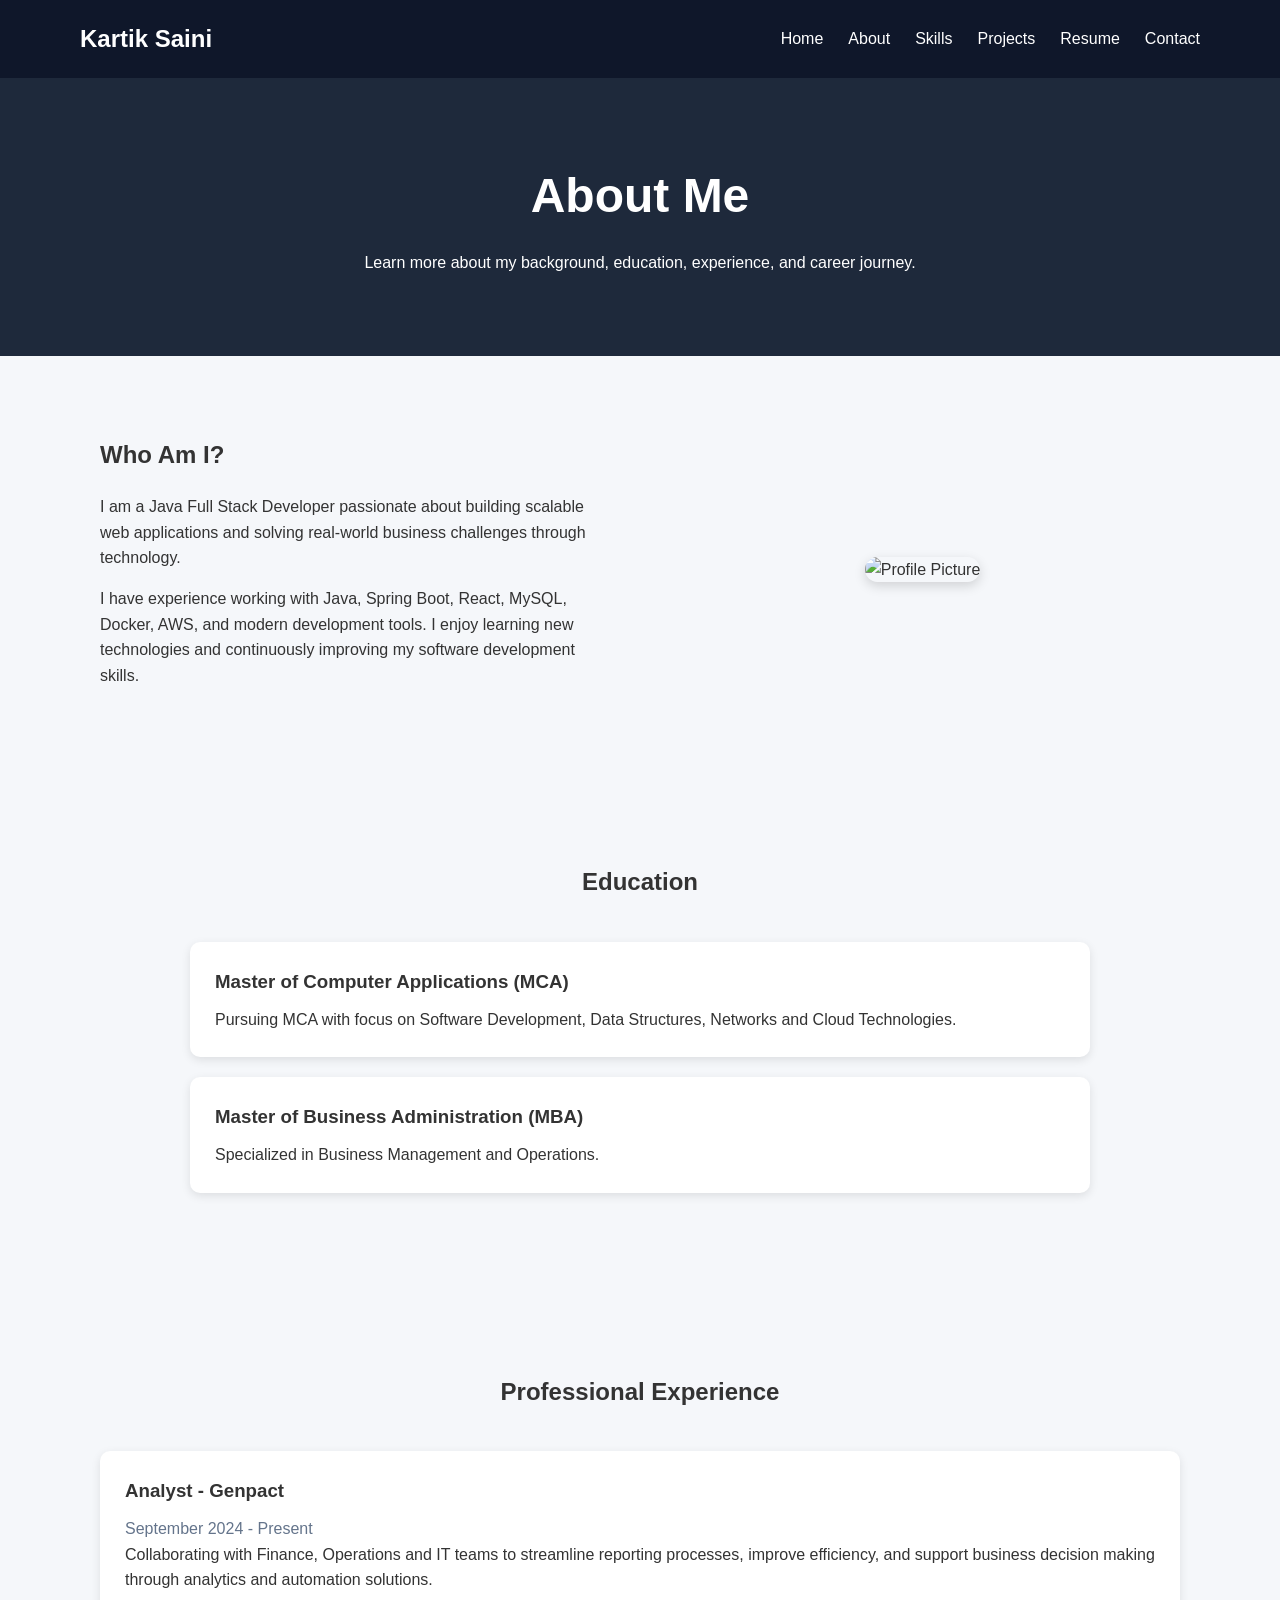
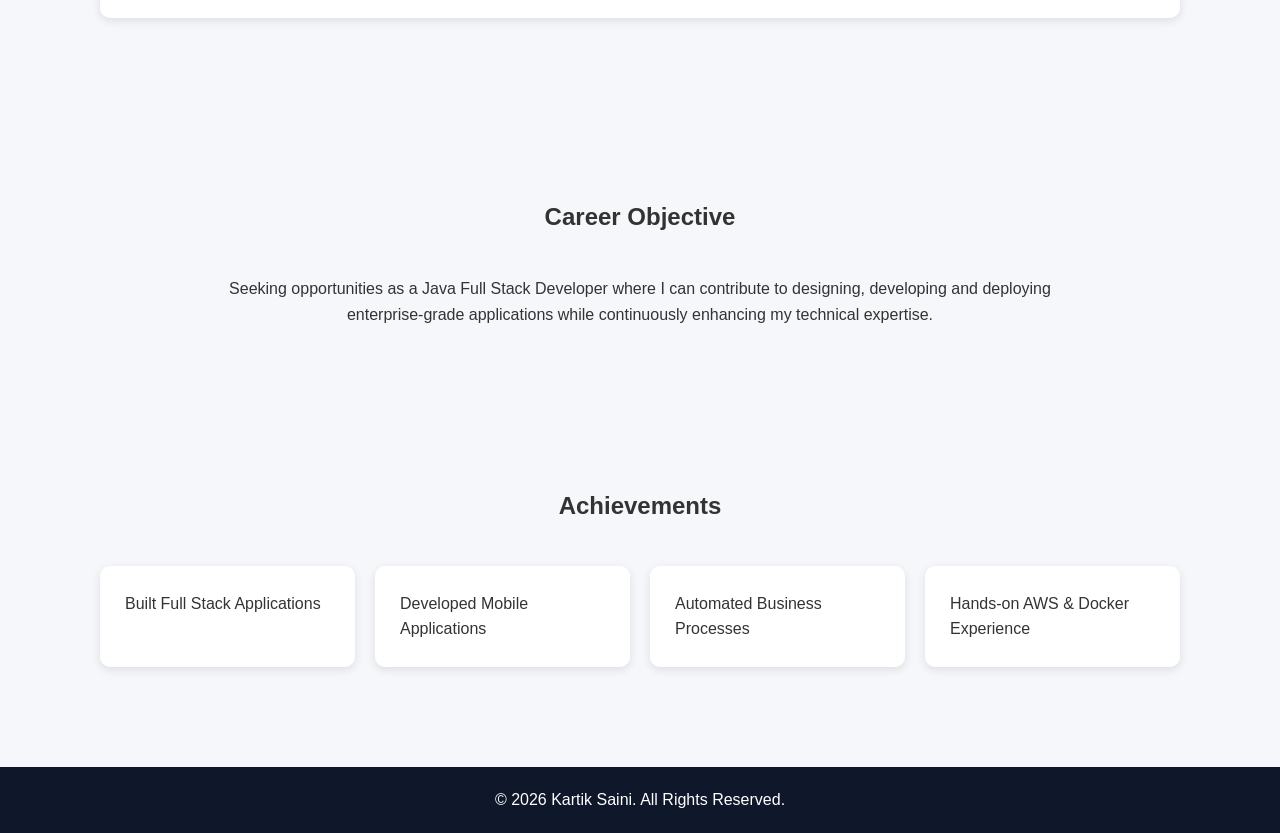
==== about.html @ 789c357c "Project initialised" ====
<!DOCTYPE html>
<html lang="en">
<head>
    <meta charset="UTF-8">
    <meta name="viewport" content="width=device-width, initial-scale=1.0">
    <title>About Me | Kartik Saini</title>

    <link rel="stylesheet" href="assets/css/about.css">
</head>
<body>

    <!-- Navbar -->
    <nav class="navbar">
        <div class="logo">Kartik Saini</div>

        <ul class="nav-links">
            <li><a href="index.html">Home</a></li>
            <li><a href="about.html" class="active">About</a></li>
            <li><a href="skills.html">Skills</a></li>
            <li><a href="projects.html">Projects</a></li>
            <li><a href="resume.html">Resume</a></li>
            <li><a href="contact.html">Contact</a></li>
        </ul>
    </nav>

    <!-- About Header -->
    <section class="about-header">
        <h1>About Me</h1>
        <p>
            Learn more about my background, education, experience,
            and career journey.
        </p>
    </section>

    <!-- About Section -->
    <section class="about-section">

        <div class="about-content">

            <div class="about-text">
                <h2>Who Am I?</h2>

                <p>
                    I am a Java Full Stack Developer passionate about
                    building scalable web applications and solving
                    real-world business challenges through technology.
                </p>

                <p>
                    I have experience working with Java, Spring Boot,
                    React, MySQL, Docker, AWS, and modern development
                    tools. I enjoy learning new technologies and
                    continuously improving my software development skills.
                </p>
            </div>

            <div class="about-image">
                <img src="assets/images/profile.jpg"
                     alt="Profile Picture">
            </div>

        </div>

    </section>

    <!-- Education -->
    <section class="education">

        <h2>Education</h2>

        <div class="timeline">

            <div class="card">
                <h3>Master of Computer Applications (MCA)</h3>
                <p>
                    Pursuing MCA with focus on Software Development,
                    Data Structures, Networks and Cloud Technologies.
                </p>
            </div>

            <div class="card">
                <h3>Master of Business Administration (MBA)</h3>
                <p>
                    Specialized in Business Management and Operations.
                </p>
            </div>

        </div>

    </section>

    <!-- Experience -->
    <section class="experience">

        <h2>Professional Experience</h2>

        <div class="card">

            <h3>Analyst - Genpact</h3>

            <span>September 2024 - Present</span>

            <p>
                Collaborating with Finance, Operations and IT teams
                to streamline reporting processes, improve efficiency,
                and support business decision making through analytics
                and automation solutions.
            </p>

        </div>

    </section>

    <!-- Career Objective -->
    <section class="objective">

        <h2>Career Objective</h2>

        <p>
            Seeking opportunities as a Java Full Stack Developer where
            I can contribute to designing, developing and deploying
            enterprise-grade applications while continuously enhancing
            my technical expertise.
        </p>

    </section>

    <!-- Achievements -->
    <section class="achievements">

        <h2>Achievements</h2>

        <div class="achievement-grid">

            <div class="card">
                Built Full Stack Applications
            </div>

            <div class="card">
                Developed Mobile Applications
            </div>

            <div class="card">
                Automated Business Processes
            </div>

            <div class="card">
                Hands-on AWS & Docker Experience
            </div>

        </div>

    </section>

    <!-- Footer -->
    <footer>
        <p>© 2026 Kartik Saini. All Rights Reserved.</p>
    </footer>

</body>
</html>
---- assets/css/about.css ----
/* Reset */

*{
    margin:0;
    padding:0;
    box-sizing:border-box;
}

body{
    font-family:Arial, Helvetica, sans-serif;
    background:#f5f7fa;
    color:#333;
    line-height:1.6;
}

/* Navbar */

.navbar{
    display:flex;
    justify-content:space-between;
    align-items:center;

    background:#0f172a;
    padding:20px 80px;
}

.logo{
    color:white;
    font-size:24px;
    font-weight:bold;
}

.nav-links{
    display:flex;
    gap:25px;
    list-style:none;
}

.nav-links a{
    color:white;
    text-decoration:none;
}

.nav-links a:hover,
.active{
    color:#38bdf8;
}

/* Header */

.about-header{
    text-align:center;
    padding:80px 20px;
    background:#1e293b;
    color:white;
}

.about-header h1{
    font-size:48px;
    margin-bottom:15px;
}

/* About */

.about-section{
    padding:80px 100px;
}

.about-content{
    display:flex;
    justify-content:space-between;
    align-items:center;
    gap:50px;
}

.about-text{
    flex:1;
}

.about-text h2{
    margin-bottom:20px;
}

.about-text p{
    margin-bottom:15px;
}

.about-image{
    flex:1;
    text-align:center;
}

.about-image img{
    width:300px;
    border-radius:15px;
    box-shadow:0 4px 12px rgba(0,0,0,0.15);
}

/* Common Section */

.education,
.experience,
.objective,
.achievements{
    padding:80px 100px;
}

.education h2,
.experience h2,
.objective h2,
.achievements h2{
    text-align:center;
    margin-bottom:40px;
}

/* Cards */

.card{
    background:white;
    padding:25px;
    border-radius:10px;
    margin-bottom:20px;
    box-shadow:0 3px 10px rgba(0,0,0,0.1);
}

.card h3{
    margin-bottom:10px;
}

.card span{
    color:#64748b;
}

/* Timeline */

.timeline{
    max-width:900px;
    margin:auto;
}

/* Objective */

.objective p{
    max-width:900px;
    margin:auto;
    text-align:center;
}

/* Achievements */

.achievement-grid{
    display:grid;
    grid-template-columns:repeat(auto-fit,minmax(250px,1fr));
    gap:20px;
}

/* Footer */

footer{
    background:#0f172a;
    color:white;
    text-align:center;
    padding:20px;
}

/* Responsive */

@media(max-width:768px){

    .navbar{
        flex-direction:column;
        gap:15px;
        padding:20px;
    }

    .nav-links{
        flex-wrap:wrap;
        justify-content:center;
    }

    .about-content{
        flex-direction:column;
        text-align:center;
    }

    .about-section,
    .education,
    .experience,
    .objective,
    .achievements{
        padding:50px 20px;
    }

    .about-image img{
        width:220px;
    }

    .about-header h1{
        font-size:36px;
    }
}
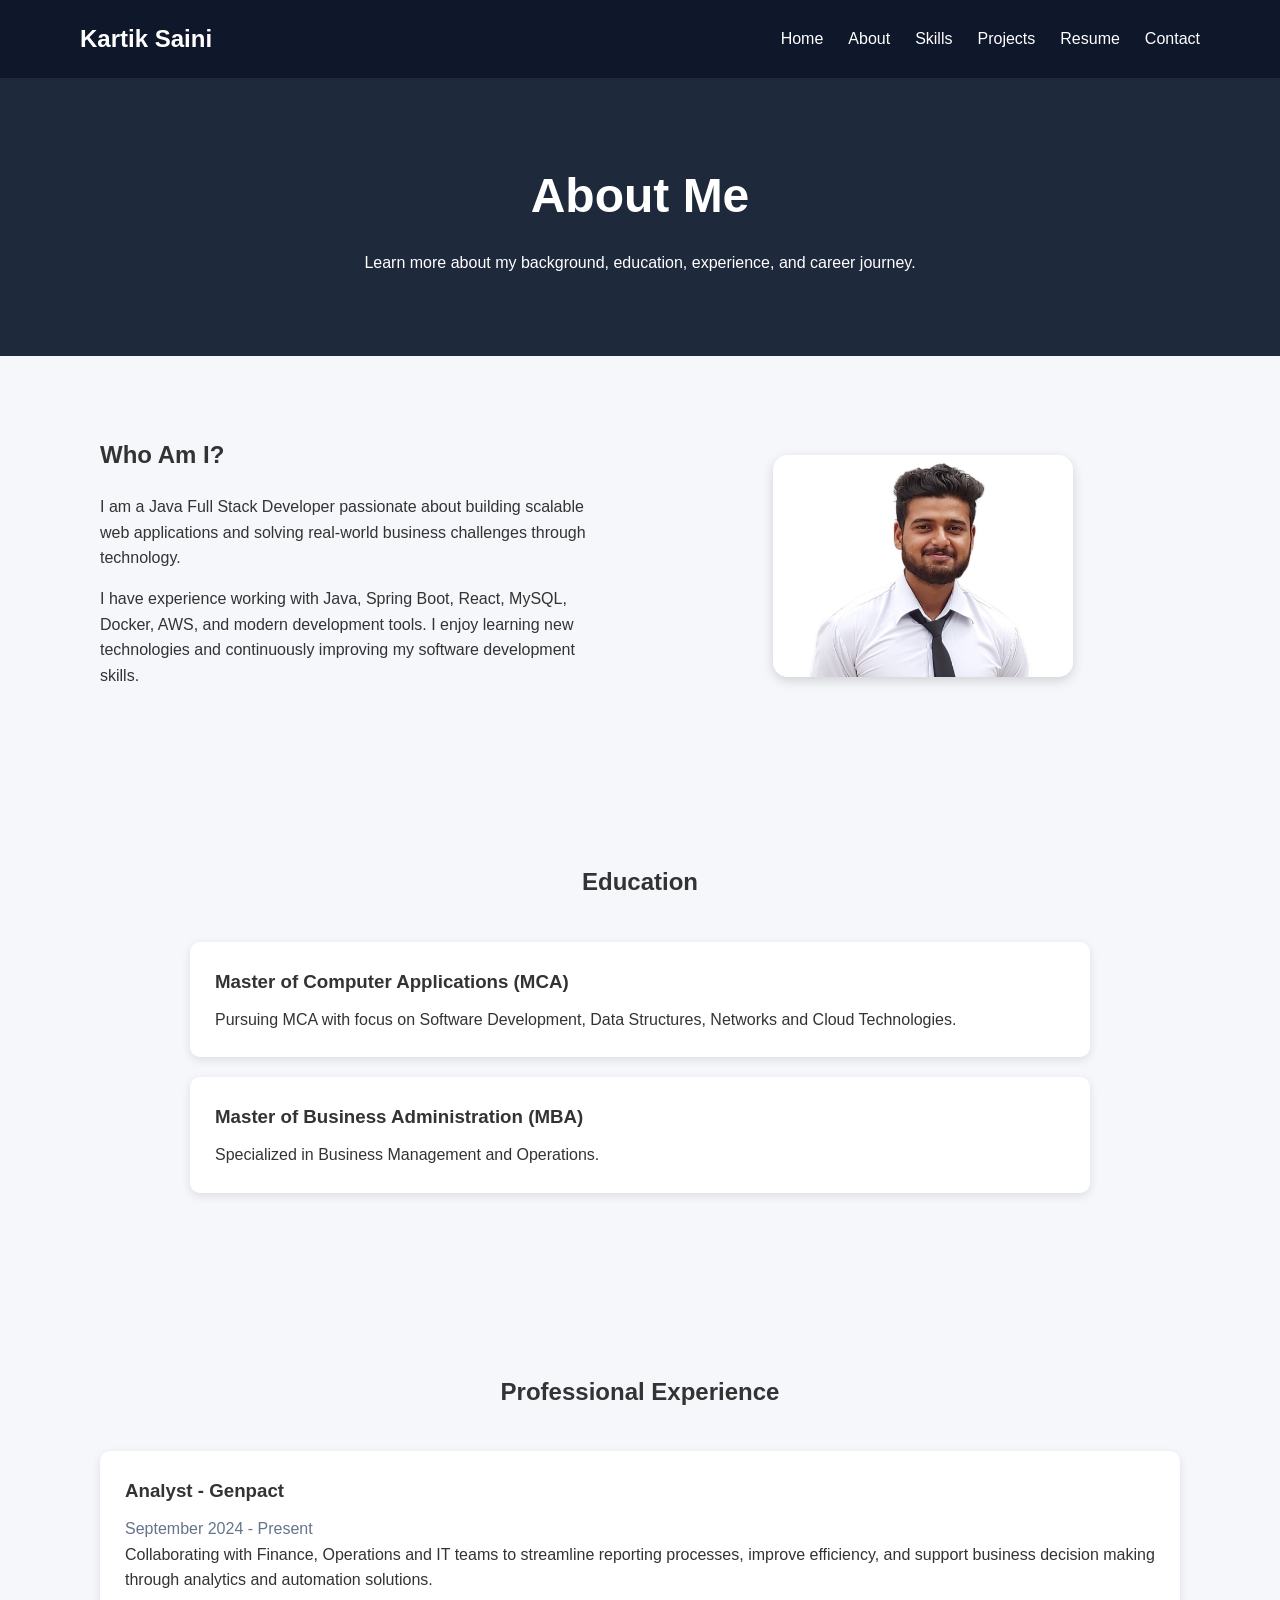
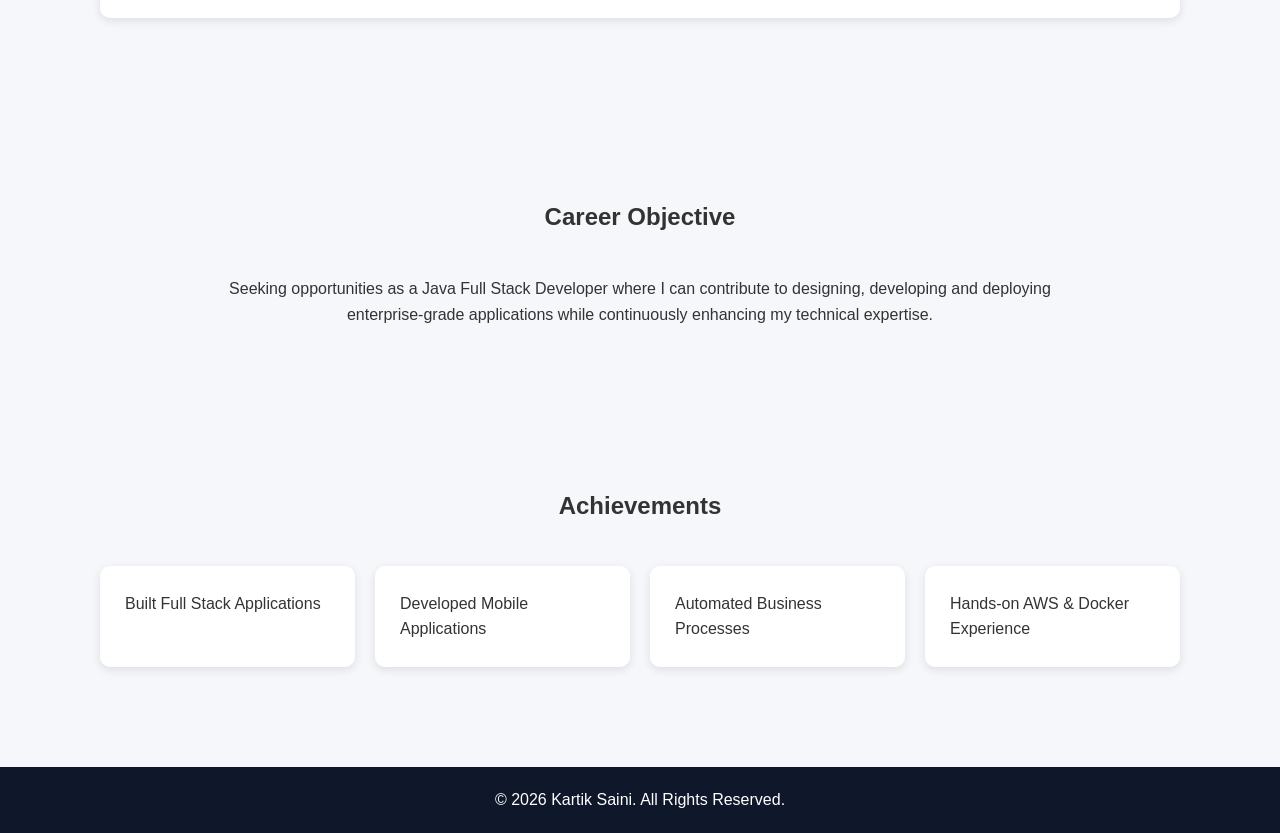
==== commit 0a04e285: "Project updated" ====
--- a/about.html
+++ b/about.html
@@ -55,7 +55,7 @@
             </div>
 
             <div class="about-image">
-                <img src="assets/images/profile.jpg"
+                <img src="assets/images/Profile Image.JPG"
                      alt="Profile Picture">
             </div>
 
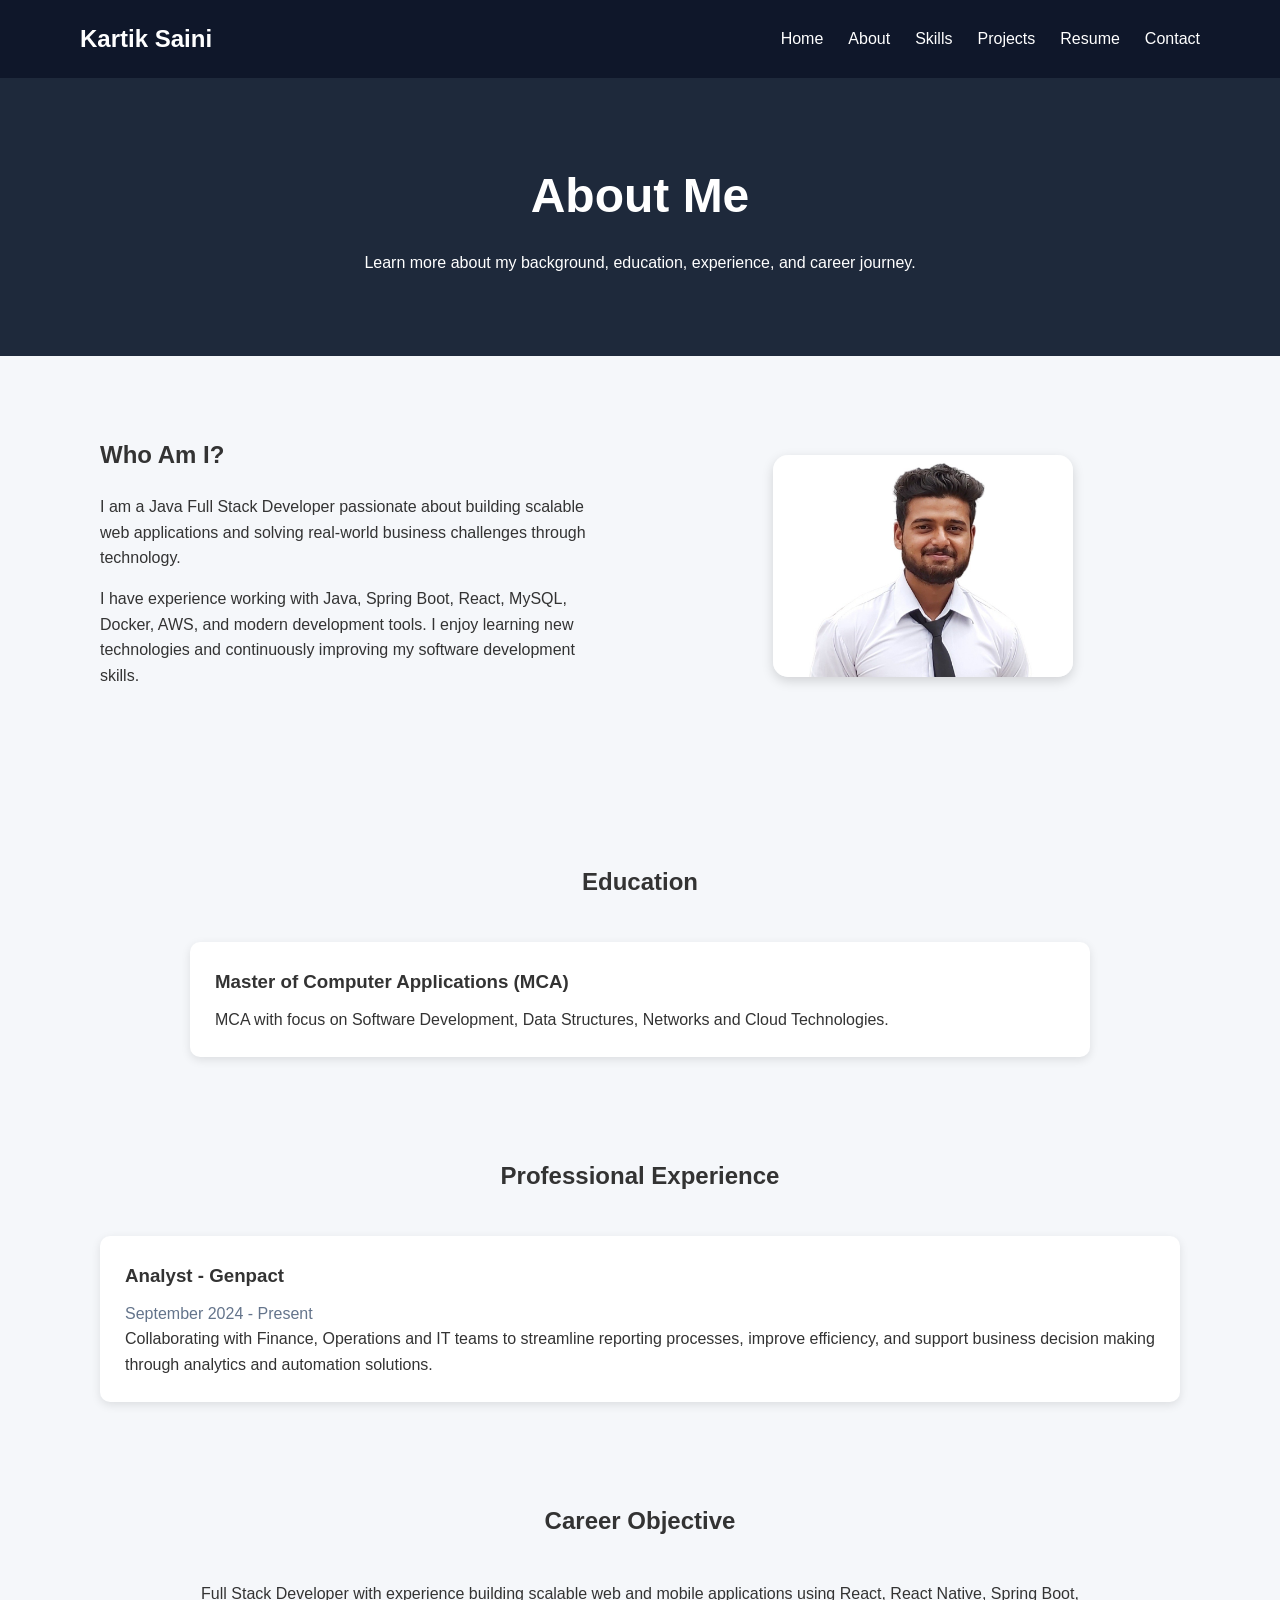
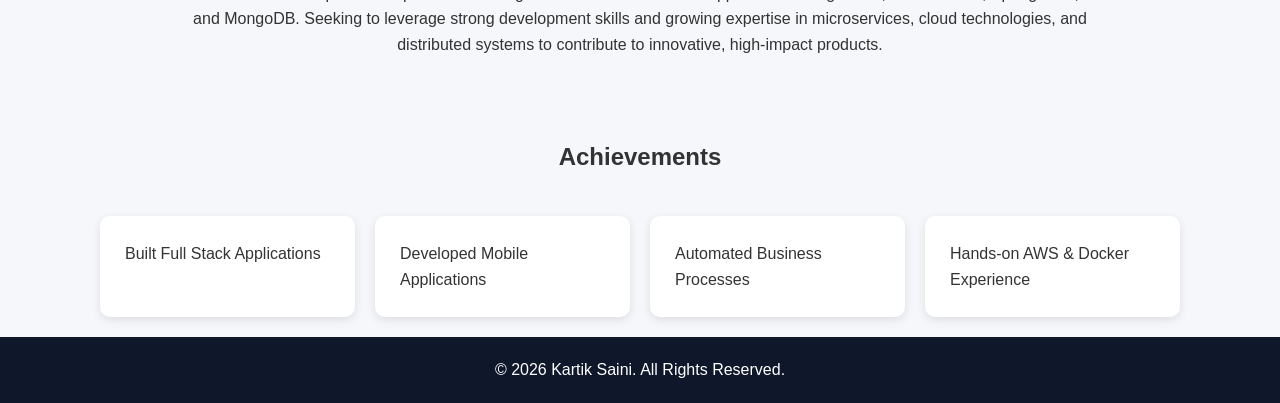
==== commit 89c4dfe4: "Contact Page updated" ====
--- a/about.html
+++ b/about.html
@@ -73,15 +73,8 @@
             <div class="card">
                 <h3>Master of Computer Applications (MCA)</h3>
                 <p>
-                    Pursuing MCA with focus on Software Development,
+                    MCA with focus on Software Development,
                     Data Structures, Networks and Cloud Technologies.
-                </p>
-            </div>
-
-            <div class="card">
-                <h3>Master of Business Administration (MBA)</h3>
-                <p>
-                    Specialized in Business Management and Operations.
                 </p>
             </div>
 
@@ -117,10 +110,11 @@
         <h2>Career Objective</h2>
 
         <p>
-            Seeking opportunities as a Java Full Stack Developer where
-            I can contribute to designing, developing and deploying
-            enterprise-grade applications while continuously enhancing
-            my technical expertise.
+            Full Stack Developer with experience building scalable web and mobile 
+            applications using React, React Native, Spring Boot, and MongoDB. 
+            Seeking to leverage strong development skills and growing expertise in 
+            microservices, cloud technologies, and distributed systems to contribute
+            to innovative, high-impact products.
         </p>
 
     </section>
--- a/assets/css/about.css
+++ b/assets/css/about.css
@@ -102,7 +102,10 @@
 .experience,
 .objective,
 .achievements{
-    padding:80px 100px;
+    /* padding:80px 100px; */
+    padding-top: 80px;
+    padding-right: 100px;
+    padding-left: 100px;
 }
 
 .education h2,
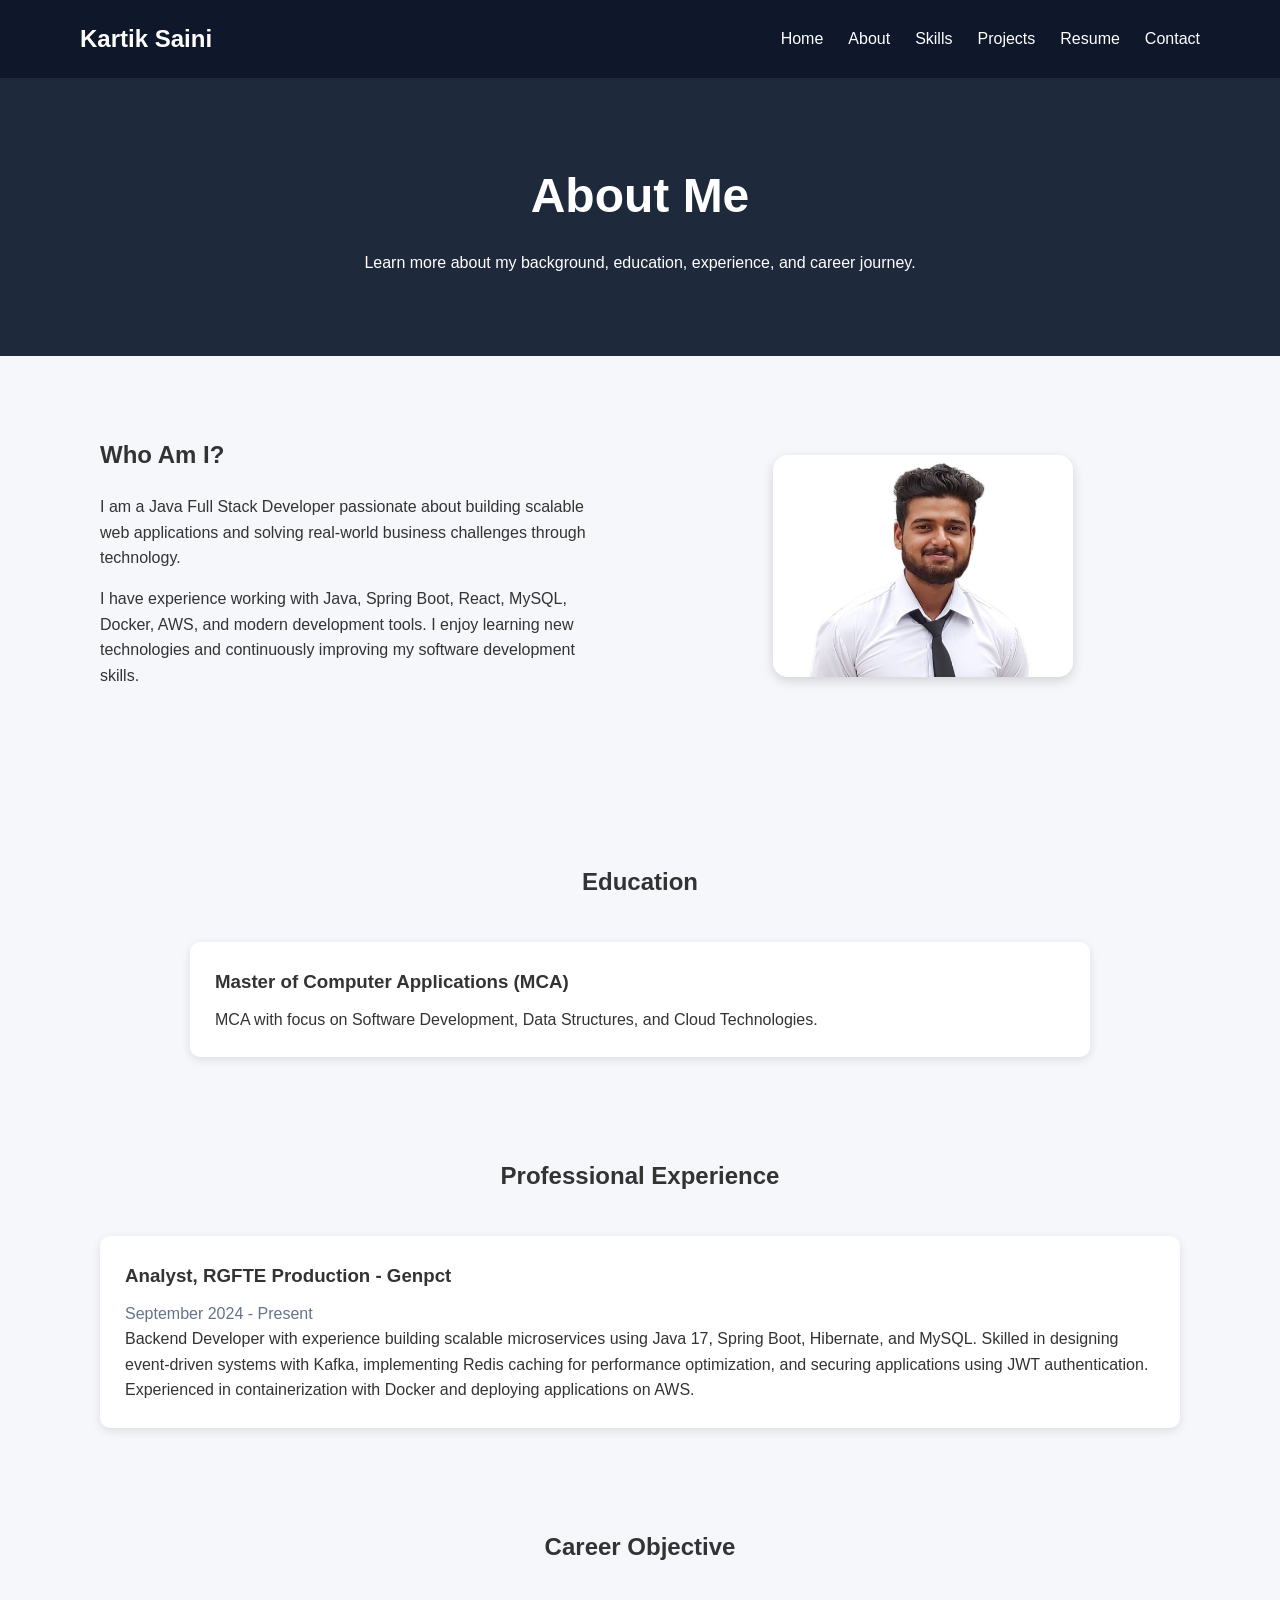
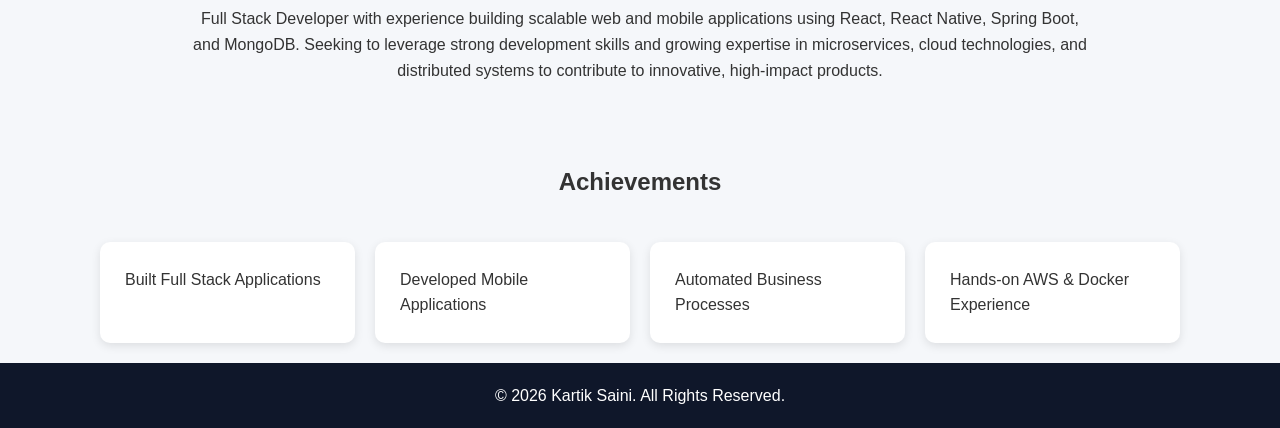
==== commit 7ba82554: "About Page updated" ====
--- a/about.html
+++ b/about.html
@@ -74,7 +74,7 @@
                 <h3>Master of Computer Applications (MCA)</h3>
                 <p>
                     MCA with focus on Software Development,
-                    Data Structures, Networks and Cloud Technologies.
+                    Data Structures, and Cloud Technologies.
                 </p>
             </div>
 
@@ -89,15 +89,18 @@
 
         <div class="card">
 
-            <h3>Analyst - Genpact</h3>
+            <h3>Analyst, RGFTE Production - Genpct</h3>
 
             <span>September 2024 - Present</span>
 
             <p>
-                Collaborating with Finance, Operations and IT teams
-                to streamline reporting processes, improve efficiency,
-                and support business decision making through analytics
-                and automation solutions.
+                Backend Developer with experience building scalable 
+                microservices using Java 17, Spring Boot, Hibernate, 
+                and MySQL. Skilled in designing event-driven systems 
+                with Kafka, implementing Redis caching for performance 
+                optimization, and securing applications using JWT authentication.
+                Experienced in containerization with Docker and deploying 
+                applications on AWS.
             </p>
 
         </div>
